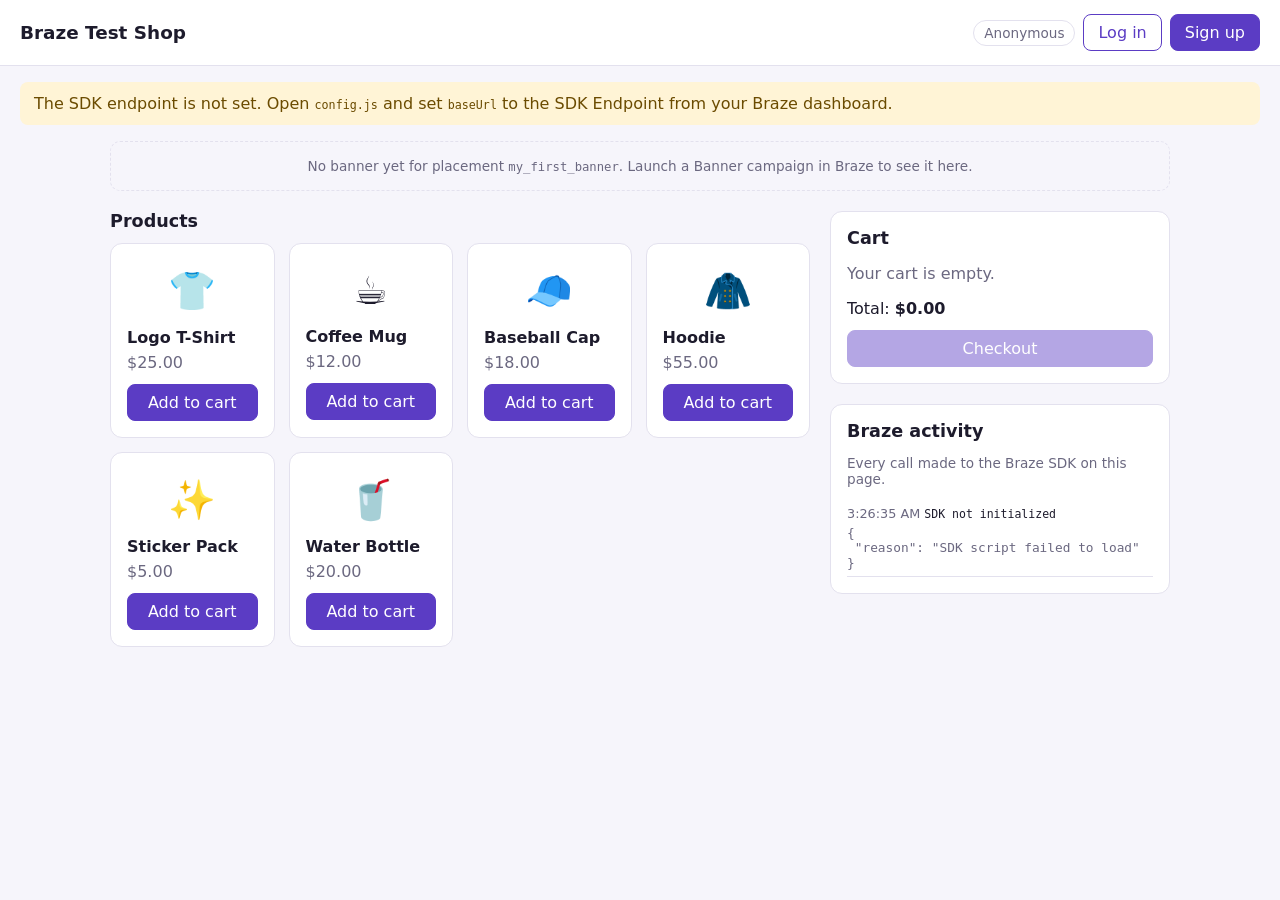
==== index.html @ f4f21fac "Add files via upload" ====
<!doctype html>
<html lang="en">
<head>
  <meta charset="utf-8" />
  <meta name="viewport" content="width=device-width, initial-scale=1" />
  <title>Braze Test Shop</title>
  <link rel="stylesheet" href="styles.css" />
</head>
<body>
  <header class="topbar">
    <div class="brand">Braze Test Shop</div>
    <div class="user-area">
      <span id="user-status" class="pill">Anonymous</span>
      <button id="btn-open-login" class="btn ghost">Log in</button>
      <button id="btn-open-signup" class="btn">Sign up</button>
      <button id="btn-logout" class="btn ghost" hidden>Log out</button>
    </div>
  </header>

  <div id="config-warning" class="warning" hidden>
    The SDK endpoint is not set. Open <code>config.js</code> and set <code>baseUrl</code>
    to the SDK Endpoint from your Braze dashboard.
  </div>

  <!-- Braze Banner: placement "my_first_banner". Content is managed in the Braze dashboard. -->
  <section class="banner-wrap">
    <div id="banner-container"></div>
    <p id="banner-empty" class="muted small">
      No banner yet for placement <code>my_first_banner</code>. Launch a Banner campaign in Braze to see it here.
    </p>
  </section>

  <main class="layout">
    <section>
      <h2>Products</h2>
      <div id="products" class="grid"></div>
    </section>

    <aside class="side">
      <div class="card">
        <h2>Cart</h2>
        <ul id="cart-items" class="cart"></ul>
        <p id="cart-empty" class="muted">Your cart is empty.</p>
        <div class="cart-total">Total: <strong id="cart-total">$0.00</strong></div>
        <button id="btn-checkout" class="btn full" disabled>Checkout</button>
      </div>

      <div class="card">
        <h2>Braze activity</h2>
        <p class="muted small">Every call made to the Braze SDK on this page.</p>
        <ol id="event-log" class="log"></ol>
      </div>
    </aside>
  </main>

  <!-- Auth dialogs -->
  <dialog id="dlg-signup">
    <form id="form-signup" method="dialog">
      <h2>Sign up</h2>
      <label>First name <input name="firstName" required /></label>
      <label>Last name <input name="lastName" /></label>
      <label>Email <input name="email" type="email" required /></label>
      <label class="check"><input name="marketing" type="checkbox" /> Email me offers</label>
      <p class="muted small">Demo only — no password or real backend.</p>
      <div class="row">
        <button type="button" class="btn ghost" data-close>Cancel</button>
        <button type="submit" class="btn">Create account</button>
      </div>
    </form>
  </dialog>

  <dialog id="dlg-login">
    <form id="form-login" method="dialog">
      <h2>Log in</h2>
      <label>Email <input name="email" type="email" required /></label>
      <p id="login-error" class="error small" hidden></p>
      <div class="row">
        <button type="button" class="btn ghost" data-close>Cancel</button>
        <button type="submit" class="btn">Log in</button>
      </div>
    </form>
  </dialog>

  <dialog id="dlg-thanks">
    <form method="dialog">
      <h2>Order placed 🎉</h2>
      <p id="thanks-text"></p>
      <div class="row"><button class="btn">Close</button></div>
    </form>
  </dialog>

  <script src="config.js"></script>
  <!-- Braze Web SDK from the Braze CDN (version pinned to your dashboard's 6.13) -->
  <script src="https://js.appboycdn.com/web-sdk/6.13/braze.min.js"></script>
  <script src="app.js"></script>
</body>
</html>
---- styles.css ----
:root {
  --bg: #f6f5fb;
  --card: #ffffff;
  --text: #1d1b2c;
  --muted: #6b6880;
  --border: #e3e1ee;
  --accent: #5b3cc4;
  --accent-text: #ffffff;
  --ok: #1f8a4c;
  --warn-bg: #fff4d6;
  --warn-text: #6b4b00;
}
@media (prefers-color-scheme: dark) {
  :root {
    --bg: #14131c;
    --card: #1e1d29;
    --text: #ecebf5;
    --muted: #a09db5;
    --border: #33314a;
    --accent: #8f74ff;
    --accent-text: #14131c;
    --ok: #4fd18a;
    --warn-bg: #3a2f10;
    --warn-text: #f5d98a;
  }
}

* { box-sizing: border-box; }
body {
  margin: 0;
  font-family: system-ui, -apple-system, "Segoe UI", sans-serif;
  background: var(--bg);
  color: var(--text);
}
h2 { font-size: 1.1rem; margin: 0 0 12px; }
code { font-size: 0.9em; }
.muted { color: var(--muted); }
.small { font-size: 0.85rem; }
.error { color: #d23b3b; }

.topbar {
  display: flex; flex-wrap: wrap; gap: 12px; align-items: center; justify-content: space-between;
  padding: 14px 20px; background: var(--card); border-bottom: 1px solid var(--border);
}
.brand { font-weight: 700; font-size: 1.15rem; }
.user-area { display: flex; gap: 8px; align-items: center; flex-wrap: wrap; }
.pill {
  padding: 4px 10px; border-radius: 999px; font-size: 0.85rem;
  border: 1px solid var(--border); color: var(--muted);
}
.pill.on { color: var(--ok); border-color: var(--ok); }

.warning {
  margin: 16px 20px 0; padding: 12px 14px; border-radius: 8px;
  background: var(--warn-bg); color: var(--warn-text);
}

.banner-wrap { max-width: 1100px; margin: 16px auto 0; padding: 0 20px; }
#banner-container { width: 100%; min-height: 120px; display: none; }
#banner-empty { text-align: center; padding: 16px; border: 1px dashed var(--border); border-radius: 10px; margin: 0; }

.layout {
  max-width: 1100px; margin: 0 auto; padding: 20px;
  display: grid; grid-template-columns: 1fr 340px; gap: 20px;
}
@media (max-width: 800px) { .layout { grid-template-columns: 1fr; } }

.grid { display: grid; grid-template-columns: repeat(auto-fill, minmax(160px, 1fr)); gap: 14px; }
.product, .card {
  background: var(--card); border: 1px solid var(--border); border-radius: 12px; padding: 16px;
}
.product { display: flex; flex-direction: column; gap: 6px; }
.product .emoji { font-size: 2.4rem; text-align: center; padding: 8px 0; }
.product .name { font-weight: 600; }
.product .price { color: var(--muted); margin-bottom: 6px; }

.side { display: flex; flex-direction: column; gap: 20px; min-width: 0; }
.cart { list-style: none; padding: 0; margin: 0 0 8px; }
.cart li {
  display: flex; justify-content: space-between; align-items: center; gap: 8px;
  padding: 8px 0; border-bottom: 1px solid var(--border); font-size: 0.92rem;
}
.line-actions { display: flex; align-items: center; gap: 4px; white-space: nowrap; }
.cart-total { margin: 12px 0; }

.log { list-style: none; padding: 0; margin: 0; max-height: 360px; overflow: auto; font-size: 0.8rem; }
.log li { padding: 6px 0; border-bottom: 1px solid var(--border); }
.log pre { margin: 4px 0 0; white-space: pre-wrap; word-break: break-word; color: var(--muted); }

.btn {
  font: inherit; cursor: pointer; border-radius: 8px; padding: 8px 14px;
  border: 1px solid var(--accent); background: var(--accent); color: var(--accent-text);
}
.btn.ghost { background: transparent; color: var(--accent); }
.btn.full { width: 100%; }
.btn.tiny { padding: 0 8px; line-height: 1.6; }
.btn:disabled { opacity: 0.45; cursor: not-allowed; }

dialog {
  border: 1px solid var(--border); border-radius: 12px; padding: 20px;
  background: var(--card); color: var(--text); width: min(380px, calc(100vw - 32px));
}
dialog::backdrop { background: rgba(0, 0, 0, 0.45); }
dialog form { display: flex; flex-direction: column; gap: 10px; }
dialog label { display: flex; flex-direction: column; gap: 4px; font-size: 0.9rem; }
dialog label.check { flex-direction: row; align-items: center; gap: 8px; }
dialog input:not([type="checkbox"]) {
  font: inherit; padding: 8px 10px; border-radius: 8px;
  border: 1px solid var(--border); background: var(--bg); color: var(--text);
}
.row { display: flex; justify-content: flex-end; gap: 8px; margin-top: 6px; }
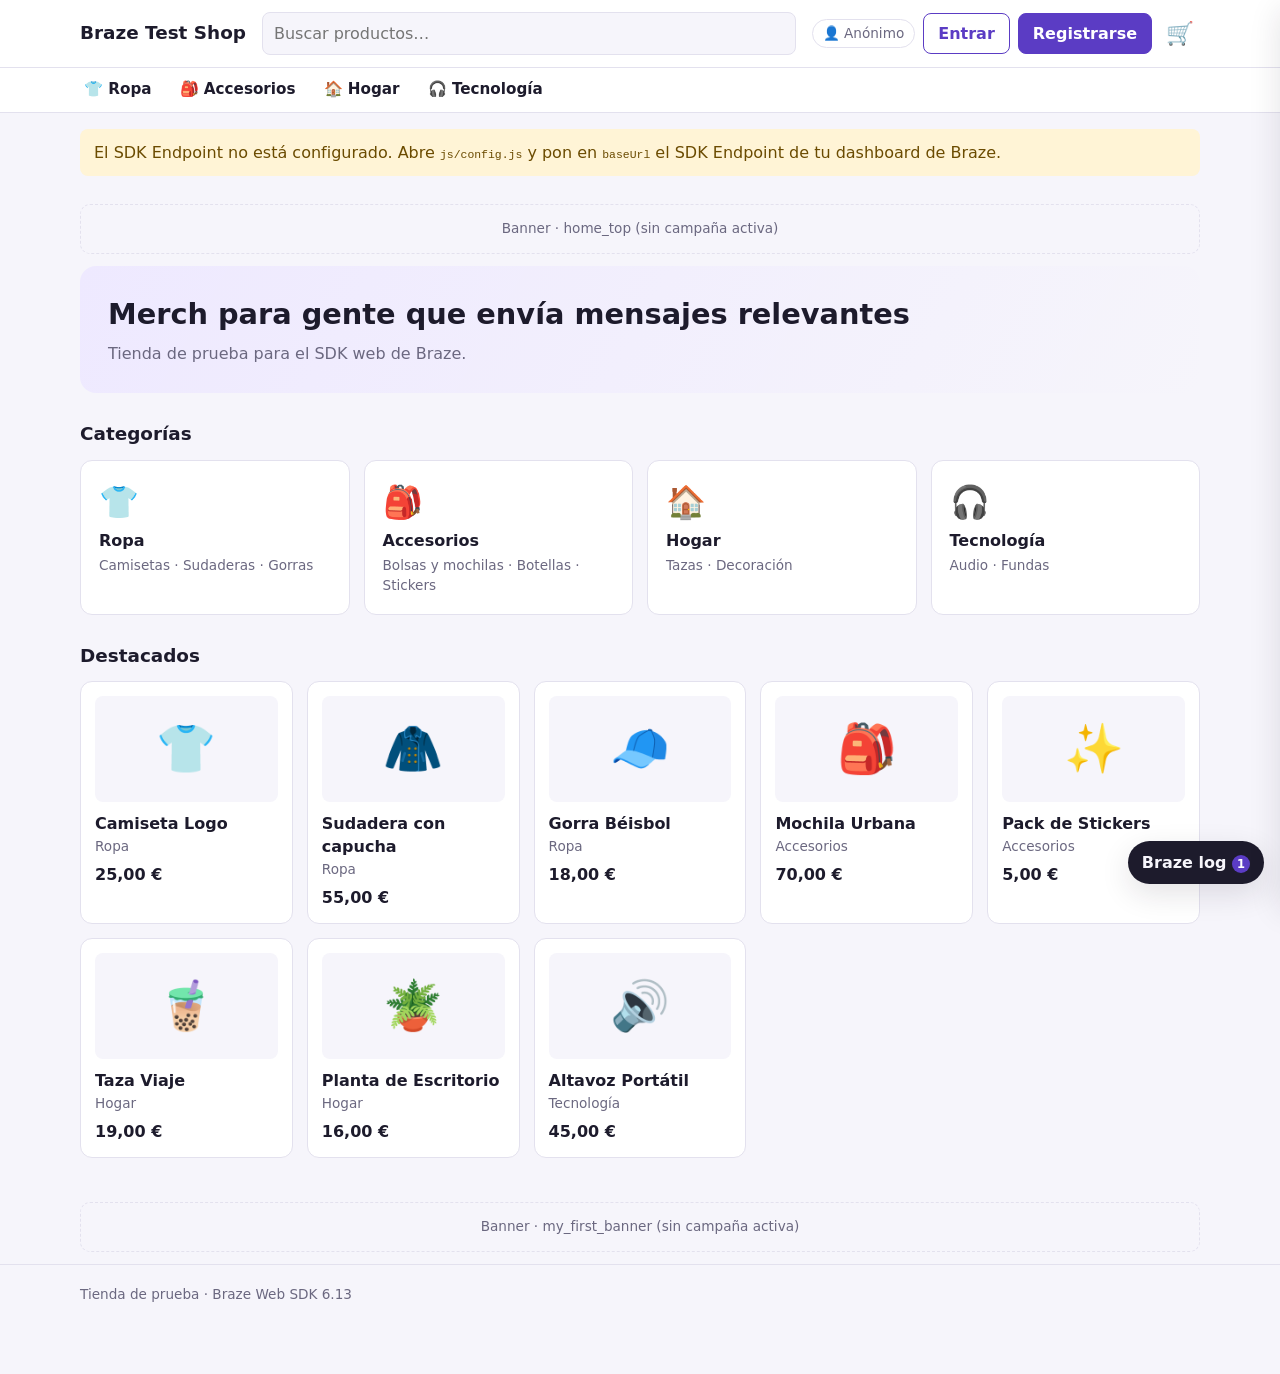
==== commit 82525c84: "Add files via upload" ====
--- a/index.html
+++ b/index.html
@@ -1,5 +1,5 @@
 <!doctype html>
-<html lang="en">
+<html lang="es">
 <head>
   <meta charset="utf-8" />
   <meta name="viewport" content="width=device-width, initial-scale=1" />
@@ -7,91 +7,84 @@
   <link rel="stylesheet" href="styles.css" />
 </head>
 <body>
-  <header class="topbar">
-    <div class="brand">Braze Test Shop</div>
-    <div class="user-area">
-      <span id="user-status" class="pill">Anonymous</span>
-      <button id="btn-open-login" class="btn ghost">Log in</button>
-      <button id="btn-open-signup" class="btn">Sign up</button>
-      <button id="btn-logout" class="btn ghost" hidden>Log out</button>
+  <header class="site-header">
+    <div class="header-main">
+      <button id="btn-menu" class="icon-btn menu-toggle" aria-label="Menú" aria-controls="menu" aria-expanded="false">☰</button>
+      <a class="brand" href="#/">Braze Test Shop</a>
+      <form id="header-search" class="header-search" data-search role="search">
+        <input type="search" name="q" placeholder="Buscar productos…" aria-label="Buscar productos" />
+      </form>
+      <div class="user-area">
+        <span id="user-status" class="pill">👤 Anónimo</span>
+        <button id="btn-open-login" class="btn ghost" data-open="dlg-login">Entrar</button>
+        <button id="btn-open-signup" class="btn" data-open="dlg-signup">Registrarse</button>
+        <button id="btn-logout" class="btn ghost" hidden>Salir</button>
+        <a class="cart-link" href="#/cart" aria-label="Carrito">🛒<span id="cart-count" class="badge" hidden>0</span></a>
+      </div>
     </div>
+    <nav id="menu" class="cat-menu" aria-label="Categorías">
+      <ul id="cat-nav"></ul>
+    </nav>
   </header>
 
   <div id="config-warning" class="warning" hidden>
-    The SDK endpoint is not set. Open <code>config.js</code> and set <code>baseUrl</code>
-    to the SDK Endpoint from your Braze dashboard.
+    El SDK Endpoint no está configurado. Abre <code>js/config.js</code> y pon en <code>baseUrl</code>
+    el SDK Endpoint de tu dashboard de Braze.
   </div>
 
-  <!-- Braze Banner: placement "my_first_banner". Content is managed in the Braze dashboard. -->
-  <section class="banner-wrap">
-    <div id="banner-container"></div>
-    <p id="banner-empty" class="muted small">
-      No banner yet for placement <code>my_first_banner</code>. Launch a Banner campaign in Braze to see it here.
-    </p>
-  </section>
+  <main id="view" class="container"></main>
 
-  <main class="layout">
-    <section>
-      <h2>Products</h2>
-      <div id="products" class="grid"></div>
-    </section>
+  <!-- Global banner, shown on every page -->
+  <div class="container"><div class="banner-slot" data-placement="my_first_banner"></div></div>
 
-    <aside class="side">
-      <div class="card">
-        <h2>Cart</h2>
-        <ul id="cart-items" class="cart"></ul>
-        <p id="cart-empty" class="muted">Your cart is empty.</p>
-        <div class="cart-total">Total: <strong id="cart-total">$0.00</strong></div>
-        <button id="btn-checkout" class="btn full" disabled>Checkout</button>
-      </div>
+  <footer class="site-footer">
+    <div class="container muted small">Tienda de prueba · Braze Web SDK 6.13</div>
+  </footer>
 
-      <div class="card">
-        <h2>Braze activity</h2>
-        <p class="muted small">Every call made to the Braze SDK on this page.</p>
-        <ol id="event-log" class="log"></ol>
-      </div>
-    </aside>
-  </main>
+  <!-- Braze activity drawer -->
+  <button id="btn-log" class="log-toggle">Braze log <span id="log-count" class="badge">0</span></button>
+  <aside id="log-drawer" class="log-drawer" aria-label="Actividad de Braze">
+    <div class="drawer-head">
+      <strong>Llamadas al SDK de Braze</strong>
+      <button class="icon-btn" onclick="this.closest('.log-drawer').classList.remove('open')" aria-label="Cerrar">✕</button>
+    </div>
+    <ol id="event-log" class="log"></ol>
+  </aside>
+
+  <div id="toast" class="toast" role="status" aria-live="polite"></div>
 
   <!-- Auth dialogs -->
   <dialog id="dlg-signup">
-    <form id="form-signup" method="dialog">
-      <h2>Sign up</h2>
-      <label>First name <input name="firstName" required /></label>
-      <label>Last name <input name="lastName" /></label>
+    <form id="form-signup" method="dialog" class="form">
+      <h2>Crear cuenta</h2>
+      <div class="form-row">
+        <label>Nombre <input name="firstName" required /></label>
+        <label>Apellidos <input name="lastName" /></label>
+      </div>
       <label>Email <input name="email" type="email" required /></label>
-      <label class="check"><input name="marketing" type="checkbox" /> Email me offers</label>
-      <p class="muted small">Demo only — no password or real backend.</p>
+      <label class="check"><input name="marketing" type="checkbox" /> Quiero recibir ofertas por email</label>
+      <p class="muted small">Demo: sin contraseña ni backend real.</p>
       <div class="row">
-        <button type="button" class="btn ghost" data-close>Cancel</button>
-        <button type="submit" class="btn">Create account</button>
+        <button type="button" class="btn ghost" data-close>Cancelar</button>
+        <button type="submit" class="btn">Crear cuenta</button>
       </div>
     </form>
   </dialog>
 
   <dialog id="dlg-login">
-    <form id="form-login" method="dialog">
-      <h2>Log in</h2>
+    <form id="form-login" method="dialog" class="form">
+      <h2>Iniciar sesión</h2>
       <label>Email <input name="email" type="email" required /></label>
       <p id="login-error" class="error small" hidden></p>
       <div class="row">
-        <button type="button" class="btn ghost" data-close>Cancel</button>
-        <button type="submit" class="btn">Log in</button>
+        <button type="button" class="btn ghost" data-close>Cancelar</button>
+        <button type="submit" class="btn">Entrar</button>
       </div>
     </form>
   </dialog>
 
-  <dialog id="dlg-thanks">
-    <form method="dialog">
-      <h2>Order placed 🎉</h2>
-      <p id="thanks-text"></p>
-      <div class="row"><button class="btn">Close</button></div>
-    </form>
-  </dialog>
-
-  <script src="config.js"></script>
-  <!-- Braze Web SDK from the Braze CDN (version pinned to your dashboard's 6.13) -->
+  <!-- Braze Web SDK from the Braze CDN (6.13 = your dashboard's version) -->
   <script src="https://js.appboycdn.com/web-sdk/6.13/braze.min.js"></script>
-  <script src="app.js"></script>
+  <script type="module" src="js/app.js"></script>
 </body>
 </html>
--- a/styles.css
+++ b/styles.css
@@ -5,10 +5,13 @@
   --muted: #6b6880;
   --border: #e3e1ee;
   --accent: #5b3cc4;
+  --accent-soft: #eee9ff;
   --accent-text: #ffffff;
   --ok: #1f8a4c;
+  --danger: #c93434;
   --warn-bg: #fff4d6;
   --warn-text: #6b4b00;
+  --shadow: 0 10px 30px rgba(29, 27, 44, 0.12);
 }
 @media (prefers-color-scheme: dark) {
   :root {
@@ -18,94 +21,250 @@
     --muted: #a09db5;
     --border: #33314a;
     --accent: #8f74ff;
+    --accent-soft: #2a2442;
     --accent-text: #14131c;
     --ok: #4fd18a;
+    --danger: #ff7a7a;
     --warn-bg: #3a2f10;
     --warn-text: #f5d98a;
+    --shadow: 0 10px 30px rgba(0, 0, 0, 0.5);
   }
 }
 
 * { box-sizing: border-box; }
+[hidden] { display: none !important; }
+html { scroll-behavior: smooth; }
 body {
   margin: 0;
   font-family: system-ui, -apple-system, "Segoe UI", sans-serif;
   background: var(--bg);
   color: var(--text);
-}
-h2 { font-size: 1.1rem; margin: 0 0 12px; }
-code { font-size: 0.9em; }
+  line-height: 1.45;
+}
+a { color: var(--accent); text-decoration: none; }
+a:hover { text-decoration: underline; }
+h1 { font-size: 1.6rem; margin: 8px 0 16px; }
+h2 { font-size: 1.15rem; margin: 28px 0 12px; }
+code { font-size: 0.88em; }
+hr { border: 0; border-top: 1px solid var(--border); margin: 10px 0; }
 .muted { color: var(--muted); }
 .small { font-size: 0.85rem; }
-.error { color: #d23b3b; }
-
-.topbar {
-  display: flex; flex-wrap: wrap; gap: 12px; align-items: center; justify-content: space-between;
-  padding: 14px 20px; background: var(--card); border-bottom: 1px solid var(--border);
-}
-.brand { font-weight: 700; font-size: 1.15rem; }
-.user-area { display: flex; gap: 8px; align-items: center; flex-wrap: wrap; }
+.error { color: var(--danger); }
+.container { max-width: 1160px; margin: 0 auto; padding: 0 20px; }
+main.container { padding-top: 16px; padding-bottom: 32px; min-height: 60vh; }
+
+/* ---------- Header ---------- */
+.site-header { background: var(--card); border-bottom: 1px solid var(--border); position: sticky; top: 0; z-index: 20; }
+.header-main {
+  max-width: 1160px; margin: 0 auto; padding: 12px 20px;
+  display: flex; align-items: center; gap: 16px;
+}
+.brand { font-weight: 800; font-size: 1.15rem; color: var(--text); white-space: nowrap; }
+.brand:hover { text-decoration: none; }
+.header-search { flex: 1; min-width: 0; }
+.header-search input, .search-page-form input {
+  width: 100%; font: inherit; padding: 9px 14px; border-radius: 999px;
+  border: 1px solid var(--border); background: var(--bg); color: var(--text);
+}
+.user-area { display: flex; gap: 8px; align-items: center; }
 .pill {
-  padding: 4px 10px; border-radius: 999px; font-size: 0.85rem;
+  padding: 4px 10px; border-radius: 999px; font-size: 0.85rem; white-space: nowrap;
   border: 1px solid var(--border); color: var(--muted);
 }
 .pill.on { color: var(--ok); border-color: var(--ok); }
-
-.warning {
-  margin: 16px 20px 0; padding: 12px 14px; border-radius: 8px;
-  background: var(--warn-bg); color: var(--warn-text);
-}
-
-.banner-wrap { max-width: 1100px; margin: 16px auto 0; padding: 0 20px; }
-#banner-container { width: 100%; min-height: 120px; display: none; }
-#banner-empty { text-align: center; padding: 16px; border: 1px dashed var(--border); border-radius: 10px; margin: 0; }
-
-.layout {
-  max-width: 1100px; margin: 0 auto; padding: 20px;
-  display: grid; grid-template-columns: 1fr 340px; gap: 20px;
-}
-@media (max-width: 800px) { .layout { grid-template-columns: 1fr; } }
-
-.grid { display: grid; grid-template-columns: repeat(auto-fill, minmax(160px, 1fr)); gap: 14px; }
-.product, .card {
-  background: var(--card); border: 1px solid var(--border); border-radius: 12px; padding: 16px;
-}
-.product { display: flex; flex-direction: column; gap: 6px; }
-.product .emoji { font-size: 2.4rem; text-align: center; padding: 8px 0; }
-.product .name { font-weight: 600; }
-.product .price { color: var(--muted); margin-bottom: 6px; }
-
-.side { display: flex; flex-direction: column; gap: 20px; min-width: 0; }
-.cart { list-style: none; padding: 0; margin: 0 0 8px; }
-.cart li {
-  display: flex; justify-content: space-between; align-items: center; gap: 8px;
-  padding: 8px 0; border-bottom: 1px solid var(--border); font-size: 0.92rem;
-}
-.line-actions { display: flex; align-items: center; gap: 4px; white-space: nowrap; }
-.cart-total { margin: 12px 0; }
-
-.log { list-style: none; padding: 0; margin: 0; max-height: 360px; overflow: auto; font-size: 0.8rem; }
-.log li { padding: 6px 0; border-bottom: 1px solid var(--border); }
-.log pre { margin: 4px 0 0; white-space: pre-wrap; word-break: break-word; color: var(--muted); }
-
+.cart-link { position: relative; font-size: 1.4rem; padding: 2px 6px; }
+.cart-link:hover { text-decoration: none; }
+.badge {
+  display: inline-block; min-width: 18px; padding: 0 5px; border-radius: 999px;
+  background: var(--accent); color: var(--accent-text); font-size: 0.72rem; font-weight: 700; text-align: center; line-height: 18px;
+}
+.cart-link .badge { position: absolute; top: -4px; right: -6px; }
+.icon-btn { background: none; border: 0; font-size: 1.3rem; cursor: pointer; color: var(--text); padding: 4px 8px; }
+.menu-toggle { display: none; }
+
+/* Category menu + mega dropdown */
+.cat-menu { border-top: 1px solid var(--border); }
+.cat-menu ul { list-style: none; margin: 0 auto; padding: 0 12px; max-width: 1160px; display: flex; gap: 4px; }
+.nav-item { position: relative; }
+.nav-link { display: block; padding: 10px 12px; color: var(--text); font-weight: 600; font-size: 0.95rem; border-bottom: 2px solid transparent; }
+.nav-link:hover { text-decoration: none; color: var(--accent); }
+.nav-item.active .nav-link { color: var(--accent); border-bottom-color: var(--accent); }
+.mega {
+  display: none; position: absolute; left: 0; top: 100%; z-index: 30;
+  background: var(--card); border: 1px solid var(--border); border-radius: 12px; box-shadow: var(--shadow);
+  padding: 16px; gap: 24px; min-width: 460px;
+}
+.nav-item:hover:not(.closed) .mega, .nav-item:focus-within:not(.closed) .mega { display: flex; }
+.mega-col { display: flex; flex-direction: column; gap: 6px; min-width: 150px; }
+.mega-col a { color: var(--text); }
+.mega-col a:hover { color: var(--accent); }
+.mega-title { font-weight: 700; color: var(--muted); font-size: 0.8rem; text-transform: uppercase; letter-spacing: 0.04em; margin-bottom: 2px; }
+.mega-feature { display: flex; flex-direction: column; gap: 8px; border-left: 1px solid var(--border); padding-left: 20px; }
+.mini { display: flex; gap: 10px; align-items: center; color: var(--text); padding: 6px 8px; border-radius: 8px; }
+.mini:hover { background: var(--accent-soft); text-decoration: none; }
+.mini > span:first-child { font-size: 1.8rem; }
+
+.warning { max-width: 1120px; margin: 16px auto 0; padding: 12px 14px; border-radius: 8px; background: var(--warn-bg); color: var(--warn-text); }
+
+/* ---------- Banners ---------- */
+.banner-slot { width: 100%; margin: 12px 0; }
+.banner-slot:empty { display: none; }
+.banner-slot.placeholder {
+  display: block; text-align: center; padding: 14px; border: 1px dashed var(--border);
+  border-radius: 10px; color: var(--muted); font-size: 0.85rem;
+}
+.banner-slot.has-banner { min-height: 80px; }
+
+/* ---------- Home / listings ---------- */
+.hero { padding: 28px; border-radius: 16px; background: linear-gradient(120deg, var(--accent-soft), transparent); margin: 12px 0; }
+.hero h1 { margin: 0 0 6px; font-size: 1.8rem; }
+.hero p { margin: 0; }
+.cat-grid { display: grid; grid-template-columns: repeat(auto-fill, minmax(220px, 1fr)); gap: 14px; }
+.cat-card {
+  display: flex; flex-direction: column; gap: 4px; padding: 18px; border-radius: 12px;
+  background: var(--card); border: 1px solid var(--border); color: var(--text);
+}
+.cat-card:hover, .product-card:hover { text-decoration: none; border-color: var(--accent); }
+.cat-emoji { font-size: 2rem; }
+.cat-card .name, .product-card .name { font-weight: 650; }
+.grid { display: grid; grid-template-columns: repeat(auto-fill, minmax(190px, 1fr)); gap: 14px; }
+.product-card {
+  display: flex; flex-direction: column; gap: 2px; padding: 14px; border-radius: 12px;
+  background: var(--card); border: 1px solid var(--border); color: var(--text);
+}
+.thumb { font-size: 3rem; text-align: center; padding: 18px 0; background: var(--bg); border-radius: 8px; margin-bottom: 8px; }
+.price { font-weight: 700; margin-top: 4px; }
+.crumbs { font-size: 0.85rem; color: var(--muted); margin: 8px 0; }
+.chips { display: flex; flex-wrap: wrap; gap: 8px; margin-bottom: 18px; }
+.chip { padding: 6px 14px; border-radius: 999px; border: 1px solid var(--border); color: var(--text); font-size: 0.9rem; background: var(--card); }
+.chip.on { background: var(--accent); border-color: var(--accent); color: var(--accent-text); }
+.chip:hover { text-decoration: none; border-color: var(--accent); }
+
+/* ---------- Product page ---------- */
+.pdp { display: grid; grid-template-columns: 1fr 1fr; gap: 32px; margin-top: 8px; }
+.pdp-media {
+  font-size: 9rem; display: grid; place-items: center; aspect-ratio: 1;
+  background: var(--card); border: 1px solid var(--border); border-radius: 16px;
+}
+.pdp-info h1 { margin-top: 0; }
+.pdp-price { font-size: 1.5rem; font-weight: 800; margin-bottom: 8px; }
+.variants { border: 0; padding: 0; margin: 16px 0; display: flex; flex-wrap: wrap; gap: 8px; }
+.variants legend { font-weight: 600; margin-bottom: 8px; padding: 0; }
+.variant input { position: absolute; opacity: 0; pointer-events: none; }
+.variant span {
+  display: inline-block; padding: 8px 14px; min-width: 46px; text-align: center; cursor: pointer;
+  border: 1px solid var(--border); border-radius: 8px; background: var(--card);
+}
+.variant input:checked + span { border-color: var(--accent); background: var(--accent-soft); color: var(--accent); font-weight: 700; }
+.variant input:focus-visible + span { outline: 2px solid var(--accent); outline-offset: 2px; }
+.qty { display: flex; align-items: center; gap: 10px; margin-bottom: 16px; font-weight: 600; }
+.qty input { width: 72px; }
+
+/* ---------- Cart / checkout ---------- */
+.two-col { display: grid; grid-template-columns: 1fr 340px; gap: 24px; align-items: start; }
+.card { background: var(--card); border: 1px solid var(--border); border-radius: 12px; padding: 18px; }
+.card h2 { margin-top: 0; }
+.cart-lines { list-style: none; margin: 0; padding: 0; background: var(--card); border: 1px solid var(--border); border-radius: 12px; }
+.cart-lines li {
+  display: grid; grid-template-columns: 56px 1fr auto 90px auto; gap: 14px; align-items: center;
+  padding: 14px 16px; border-bottom: 1px solid var(--border);
+}
+.cart-lines li:last-child { border-bottom: 0; }
+.line-thumb { font-size: 2rem; display: grid; place-items: center; height: 56px; background: var(--bg); border-radius: 8px; }
+.line-thumb:hover { text-decoration: none; }
+.line-info .name { color: var(--text); font-weight: 600; }
+.stepper { display: flex; align-items: center; gap: 8px; }
+.line-total { text-align: right; font-weight: 600; }
+.summary { position: sticky; top: 130px; display: flex; flex-direction: column; gap: 10px; }
+.summary h2 { margin-bottom: 4px; }
+.sum-row { display: flex; justify-content: space-between; gap: 12px; font-size: 0.93rem; }
+.sum-row.total { font-weight: 800; font-size: 1.05rem; }
+.form { display: flex; flex-direction: column; gap: 12px; }
+.form label { display: flex; flex-direction: column; gap: 4px; font-size: 0.9rem; flex: 1; min-width: 0; }
+.form label.check { flex-direction: row; align-items: center; gap: 8px; }
+.form-row { display: flex; gap: 12px; }
+input:not([type="checkbox"]):not([type="radio"]) {
+  font: inherit; padding: 9px 11px; border-radius: 8px;
+  border: 1px solid var(--border); background: var(--bg); color: var(--text);
+}
+.shipping { border: 1px solid var(--border); border-radius: 10px; padding: 10px 14px; display: flex; flex-direction: column; gap: 8px; }
+.shipping legend { padding: 0 4px; font-weight: 600; font-size: 0.9rem; }
+.form label.radio { flex-direction: row; align-items: center; gap: 10px; }
+.radio span:nth-child(2) { flex: 1; }
+.search-page-form { display: flex; gap: 10px; margin-bottom: 12px; }
+.confirm { text-align: center; max-width: 560px; margin: 24px auto; }
+.big-emoji { font-size: 3.5rem; }
+
+/* ---------- Buttons ---------- */
 .btn {
-  font: inherit; cursor: pointer; border-radius: 8px; padding: 8px 14px;
-  border: 1px solid var(--accent); background: var(--accent); color: var(--accent-text);
-}
+  display: inline-block; font: inherit; font-weight: 600; cursor: pointer; border-radius: 8px; padding: 8px 14px; white-space: nowrap;
+  border: 1px solid var(--accent); background: var(--accent); color: var(--accent-text); text-align: center;
+}
+.btn:hover { text-decoration: none; filter: brightness(1.07); }
 .btn.ghost { background: transparent; color: var(--accent); }
+.btn.big { padding: 12px 20px; font-size: 1rem; }
 .btn.full { width: 100%; }
-.btn.tiny { padding: 0 8px; line-height: 1.6; }
-.btn:disabled { opacity: 0.45; cursor: not-allowed; }
+.btn.tiny { padding: 0 9px; line-height: 1.7; }
+.link { background: none; border: 0; padding: 0; font: inherit; color: var(--accent); cursor: pointer; }
+.link.danger { color: var(--danger); font-size: 0.85rem; }
+
+/* ---------- Log drawer, toast, dialogs ---------- */
+.log-toggle {
+  position: fixed; right: 16px; bottom: 16px; z-index: 40;
+  font: inherit; font-weight: 600; padding: 10px 14px; border-radius: 999px; cursor: pointer;
+  background: var(--text); color: var(--bg); border: 0; box-shadow: var(--shadow);
+}
+.log-toggle .badge { background: var(--accent); }
+.log-drawer {
+  position: fixed; top: 0; right: 0; bottom: 0; width: min(420px, 100vw); z-index: 50;
+  background: var(--card); border-left: 1px solid var(--border); box-shadow: var(--shadow);
+  transform: translateX(100%); transition: transform 0.2s ease; display: flex; flex-direction: column;
+}
+.log-drawer.open { transform: none; }
+.drawer-head { display: flex; justify-content: space-between; align-items: center; padding: 12px 16px; border-bottom: 1px solid var(--border); }
+.log { list-style: none; padding: 0 16px; margin: 0; overflow: auto; font-size: 0.8rem; flex: 1; }
+.log li { padding: 8px 0; border-bottom: 1px solid var(--border); }
+.log li.bad code, .log li.bad strong { color: var(--danger); }
+.log pre { margin: 4px 0 0; white-space: pre-wrap; word-break: break-word; color: var(--muted); font-size: 0.75rem; }
+
+.toast {
+  position: fixed; left: 50%; bottom: 24px; transform: translate(-50%, 20px); opacity: 0; pointer-events: none;
+  background: var(--text); color: var(--bg); padding: 10px 16px; border-radius: 10px; z-index: 60;
+  transition: opacity 0.2s, transform 0.2s; max-width: calc(100vw - 32px);
+}
+.toast.show { opacity: 1; transform: translate(-50%, 0); }
 
 dialog {
-  border: 1px solid var(--border); border-radius: 12px; padding: 20px;
-  background: var(--card); color: var(--text); width: min(380px, calc(100vw - 32px));
+  border: 1px solid var(--border); border-radius: 12px; padding: 22px;
+  background: var(--card); color: var(--text); width: min(420px, calc(100vw - 32px));
 }
 dialog::backdrop { background: rgba(0, 0, 0, 0.45); }
-dialog form { display: flex; flex-direction: column; gap: 10px; }
-dialog label { display: flex; flex-direction: column; gap: 4px; font-size: 0.9rem; }
-dialog label.check { flex-direction: row; align-items: center; gap: 8px; }
-dialog input:not([type="checkbox"]) {
-  font: inherit; padding: 8px 10px; border-radius: 8px;
-  border: 1px solid var(--border); background: var(--bg); color: var(--text);
-}
+dialog h2 { margin-top: 0; }
 .row { display: flex; justify-content: flex-end; gap: 8px; margin-top: 6px; }
+
+.site-footer { border-top: 1px solid var(--border); padding: 20px 0 70px; margin-top: 12px; }
+
+/* ---------- Mobile ---------- */
+@media (max-width: 860px) {
+  .header-main { flex-wrap: wrap; gap: 10px; padding: 10px 16px; }
+  .menu-toggle { display: block; }
+  .brand { flex: 1; }
+  .header-search { order: 3; flex-basis: 100%; }
+  .pill, #btn-open-login { display: none; }
+  .cat-menu { display: none; }
+  .cat-menu.open { display: block; max-height: 70vh; overflow: auto; }
+  .cat-menu ul { flex-direction: column; padding: 8px 16px 16px; }
+  .mega, .nav-item:hover .mega {
+    display: flex; position: static; box-shadow: none; border: 0; padding: 0 0 8px 12px; min-width: 0;
+  }
+  .mega-feature { display: none; }
+  .container { padding: 0 16px; }
+  .pdp, .two-col { grid-template-columns: 1fr; }
+  .pdp-media { font-size: 6rem; aspect-ratio: 16 / 10; }
+  .summary { position: static; }
+  .cart-lines li { grid-template-columns: 48px 1fr auto; }
+  .line-total { grid-column: 2; text-align: left; }
+  .cart-lines .link.danger { grid-column: 3; justify-self: end; }
+  .form-row { flex-direction: column; }
+  .toast { bottom: 76px; }
+}
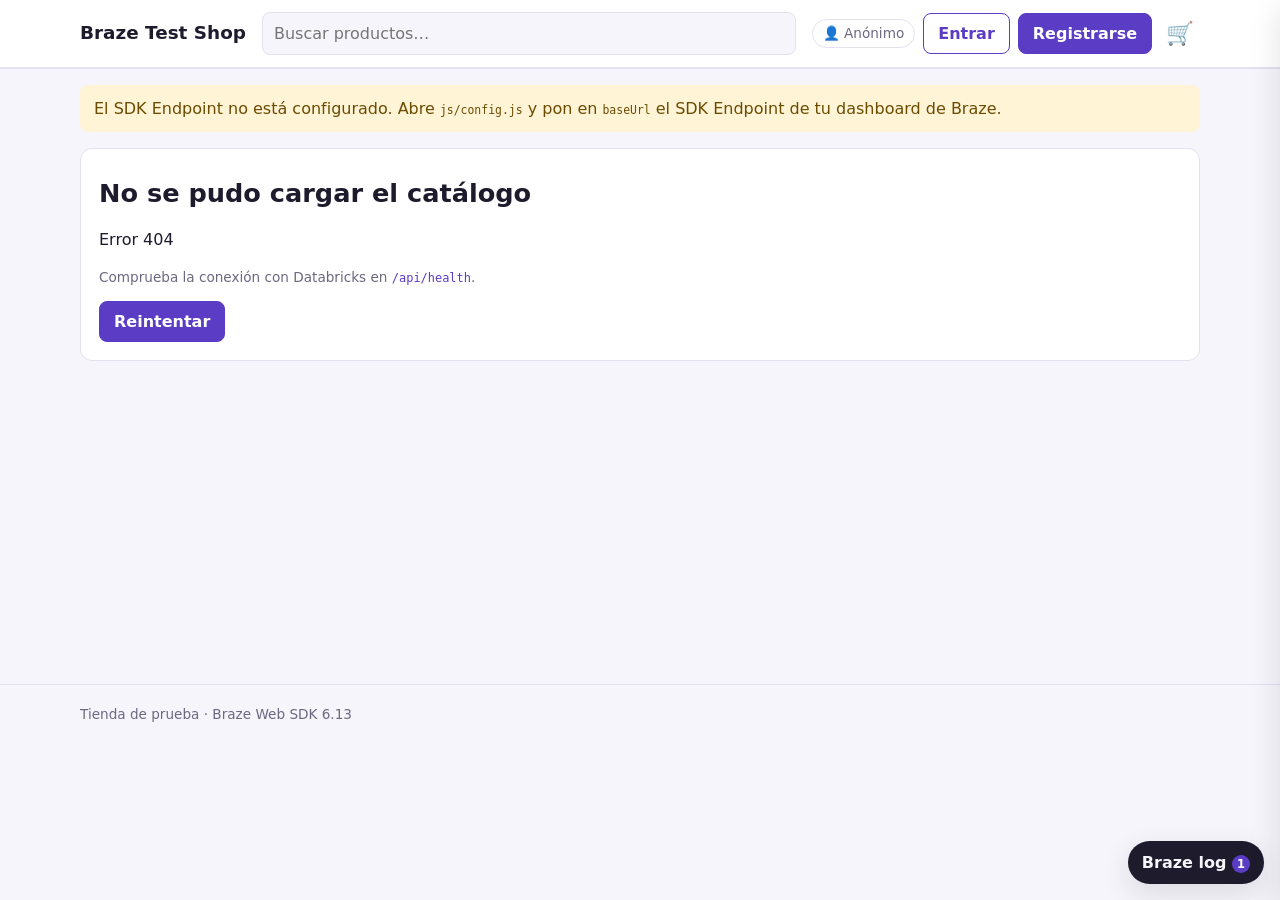
==== commit 107067f6: "Add files via upload" ====
--- a/index.html
+++ b/index.html
@@ -15,7 +15,7 @@
         <input type="search" name="q" placeholder="Buscar productos…" aria-label="Buscar productos" />
       </form>
       <div class="user-area">
-        <span id="user-status" class="pill">👤 Anónimo</span>
+        <a id="user-status" class="pill">👤 Anónimo</a>
         <button id="btn-open-login" class="btn ghost" data-open="dlg-login">Entrar</button>
         <button id="btn-open-signup" class="btn" data-open="dlg-signup">Registrarse</button>
         <button id="btn-logout" class="btn ghost" hidden>Salir</button>
@@ -32,7 +32,7 @@
     el SDK Endpoint de tu dashboard de Braze.
   </div>
 
-  <main id="view" class="container"></main>
+  <main id="view" class="container"><p class="muted">Cargando catálogo desde Databricks…</p></main>
 
   <!-- Global banner, shown on every page -->
   <div class="container"><div class="banner-slot" data-placement="my_first_banner"></div></div>
@@ -63,7 +63,8 @@
       </div>
       <label>Email <input name="email" type="email" required /></label>
       <label class="check"><input name="marketing" type="checkbox" /> Quiero recibir ofertas por email</label>
-      <p class="muted small">Demo: sin contraseña ni backend real.</p>
+      <p id="signup-error" class="error small" hidden></p>
+      <p class="muted small">Demo: sin contraseña. Tu cuenta se guarda en Databricks.</p>
       <div class="row">
         <button type="button" class="btn ghost" data-close>Cancelar</button>
         <button type="submit" class="btn">Crear cuenta</button>
--- a/styles.css
+++ b/styles.css
@@ -193,6 +193,19 @@
 .radio span:nth-child(2) { flex: 1; }
 .search-page-form { display: flex; gap: 10px; margin-bottom: 12px; }
 .confirm { text-align: center; max-width: 560px; margin: 24px auto; }
+.order-lines { text-align: left; display: flex; flex-direction: column; gap: 8px; margin: 16px 0 20px; }
+.order-list { list-style: none; margin: 0; padding: 0; background: var(--card); border: 1px solid var(--border); border-radius: 12px; }
+.order-list li {
+  display: grid; grid-template-columns: 1fr auto auto auto; gap: 16px; align-items: center;
+  padding: 14px 16px; border-bottom: 1px solid var(--border);
+}
+.order-list li:last-child { border-bottom: 0; }
+a.pill[href] { cursor: pointer; }
+a.pill[href]:hover { text-decoration: none; border-color: var(--ok); }
+.form-error { margin: 0; }
+@media (max-width: 860px) {
+  .order-list li { grid-template-columns: 1fr auto; gap: 4px 12px; }
+}
 .big-emoji { font-size: 3.5rem; }
 
 /* ---------- Buttons ---------- */
